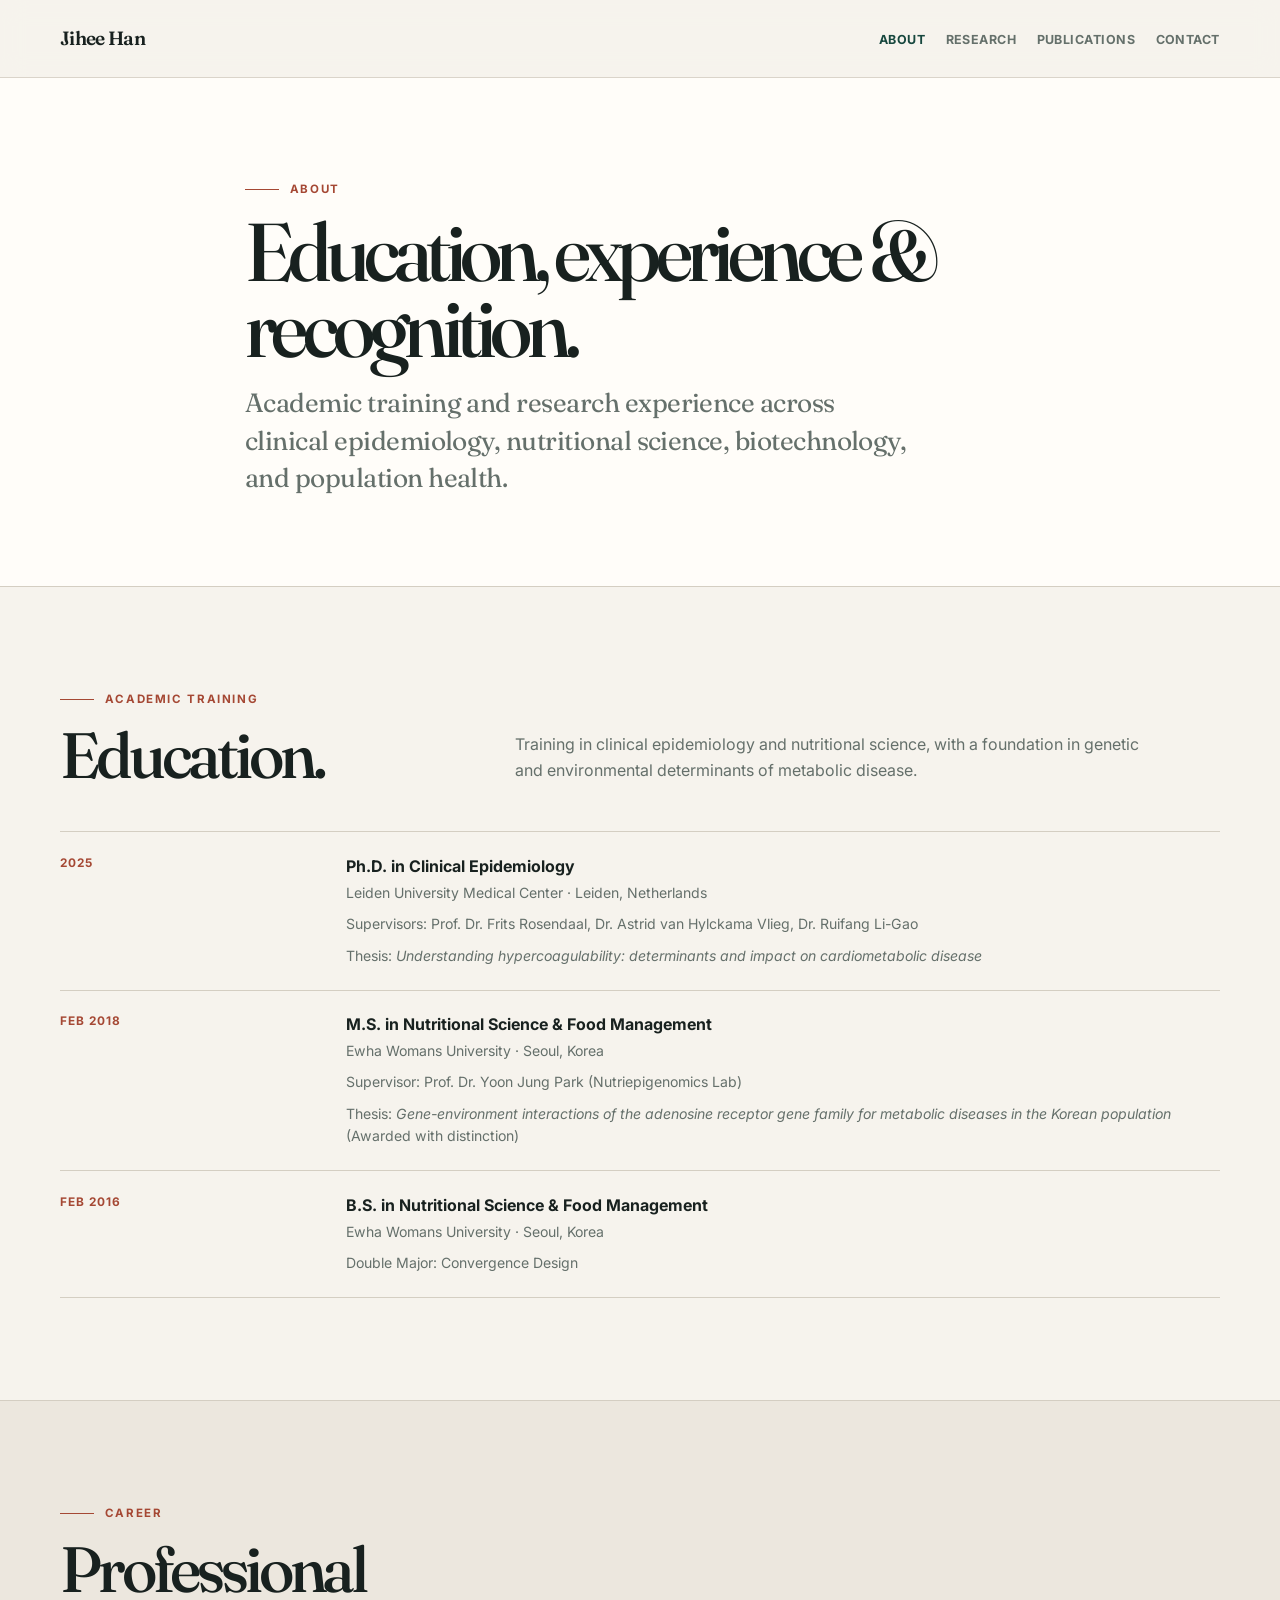
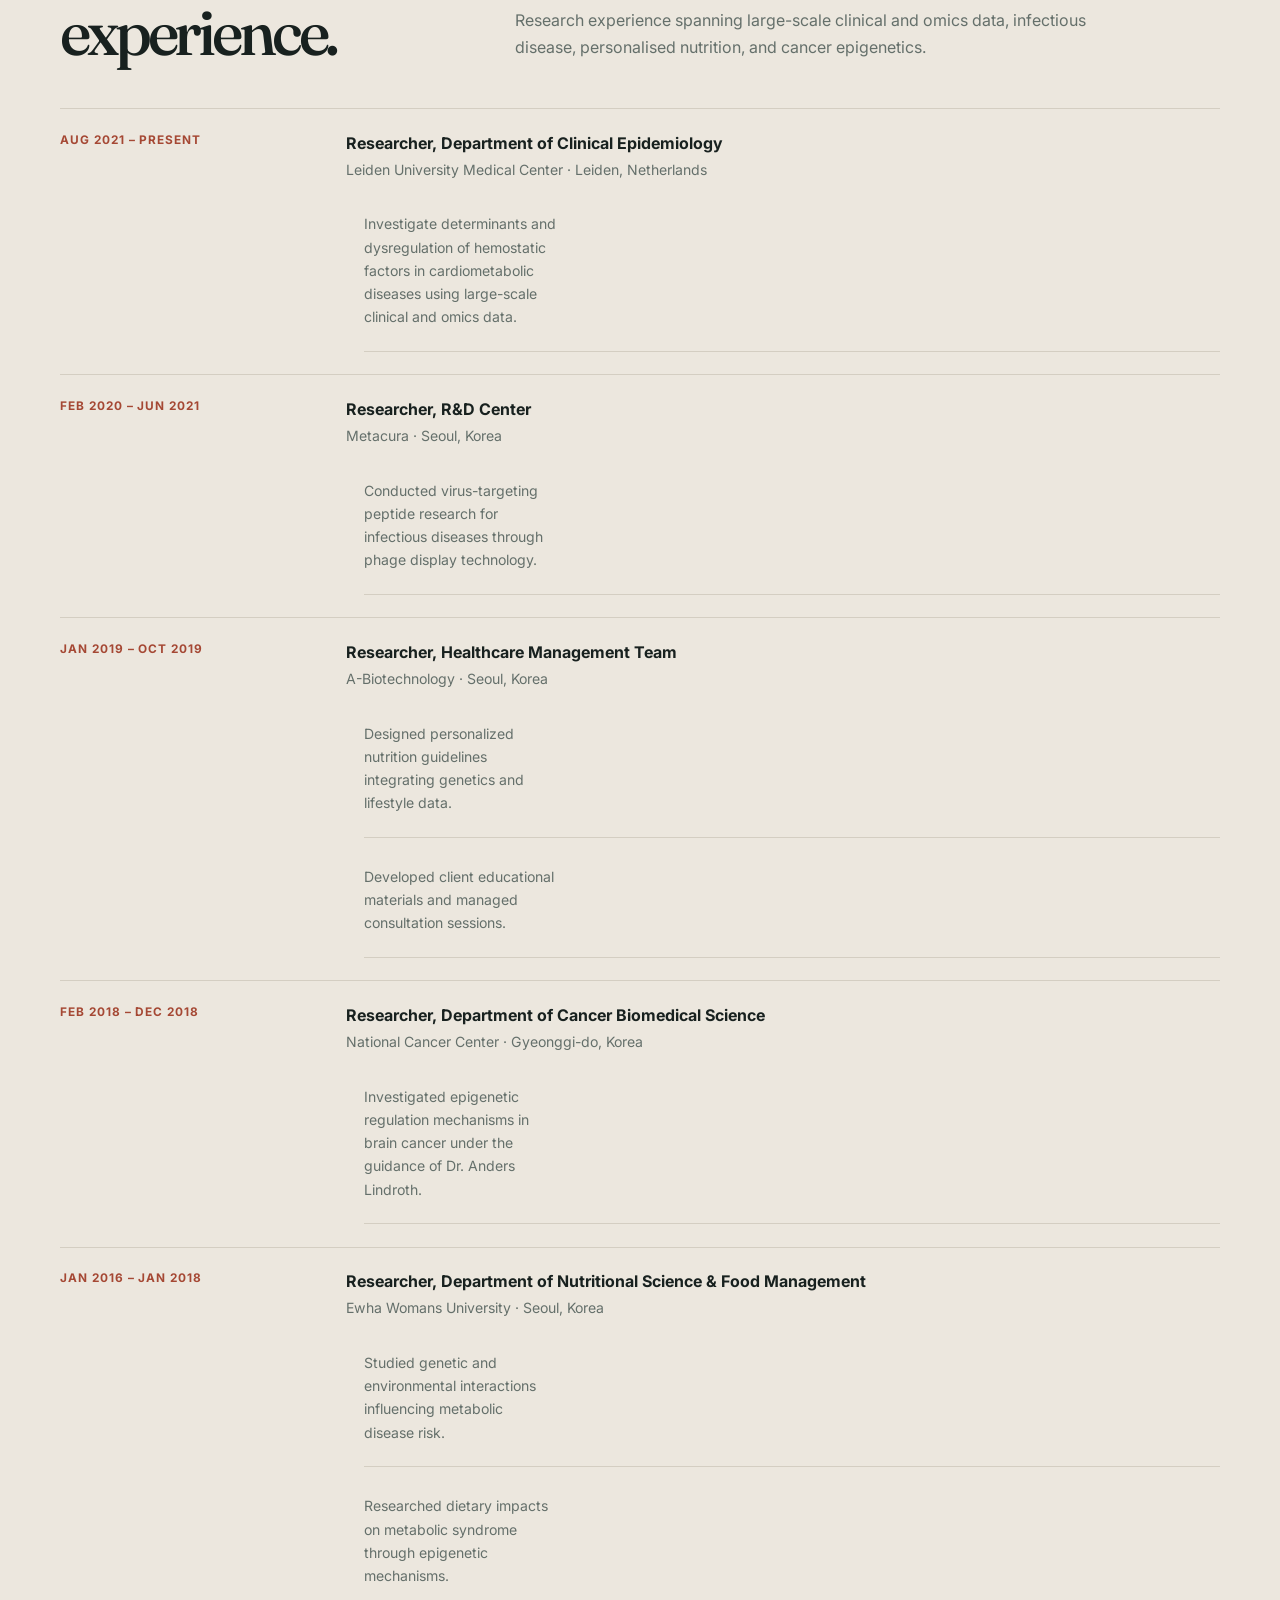
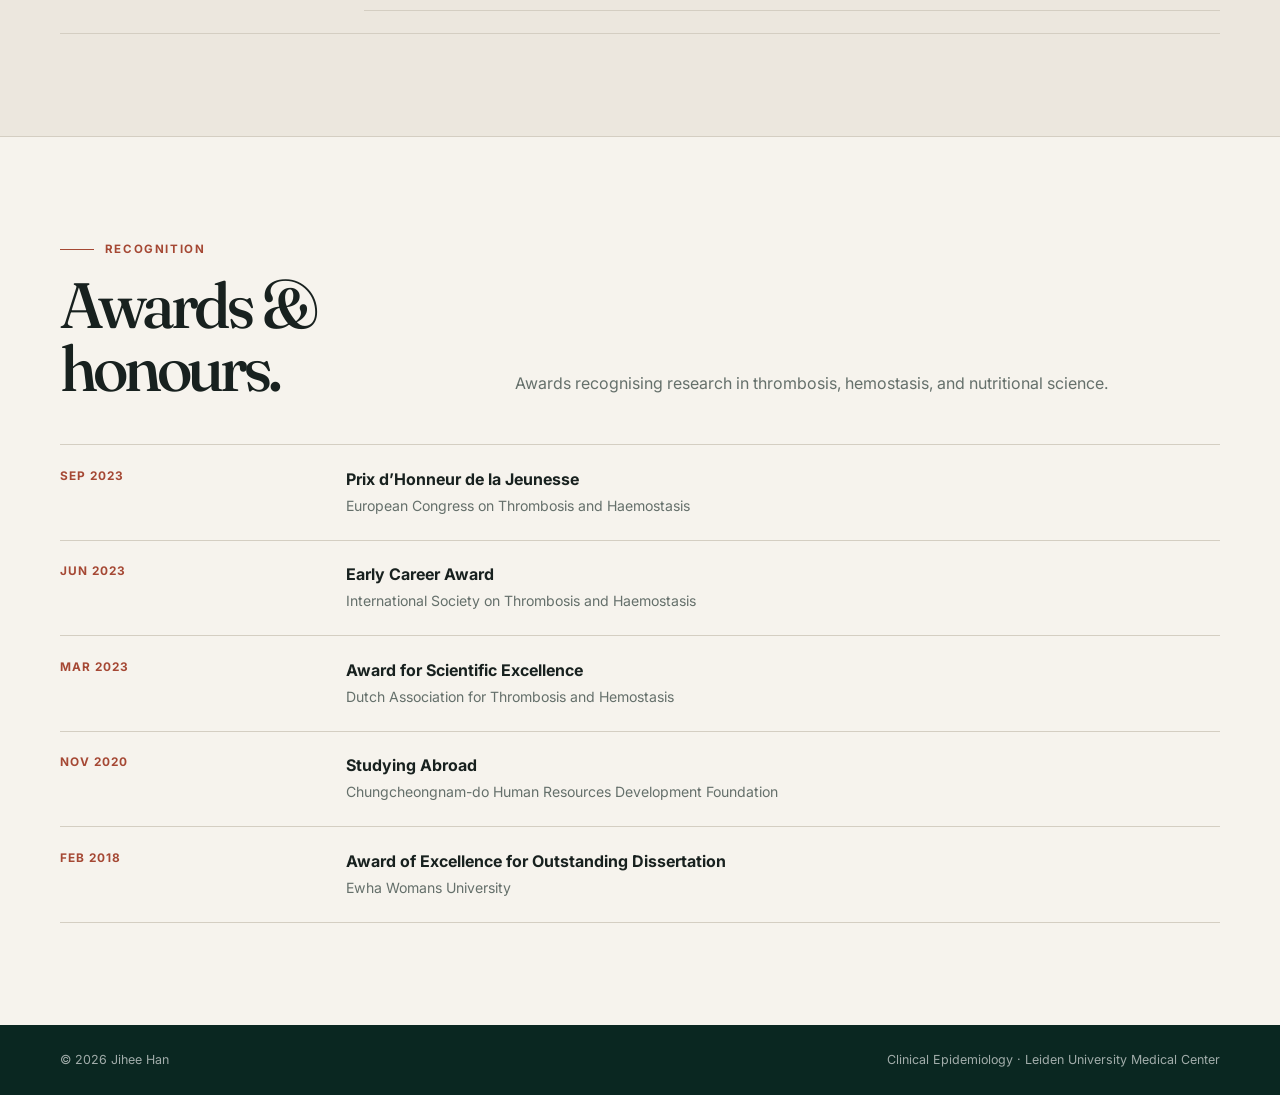
==== about.html @ 1152fe35 "Split portfolio into dedicated pages" ====
<!DOCTYPE html>
<html lang="en">
<head>
  <meta charset="utf-8">
  <meta name="viewport" content="width=device-width, initial-scale=1">
  <meta name="description" content="Education, professional experience, and awards of Jihee Han.">
  <title>About | Jihee Han</title>
  <link rel="preconnect" href="https://fonts.googleapis.com">
  <link rel="preconnect" href="https://fonts.gstatic.com" crossorigin>
  <link href="https://fonts.googleapis.com/css2?family=Fraunces:opsz,wght@9..144,400;9..144,500;9..144,600&amp;family=Inter:wght@400;500;600;700&amp;display=swap" rel="stylesheet">
  <link rel="stylesheet" href="styles.css">
</head>
<body>
  <a class="skip-link" href="#main-content">Skip to content</a>

  <header class="site-header">
    <div class="container header-content">
      <a class="wordmark" href="index.html">Jihee Han</a>
      <nav class="primary-nav" aria-label="Primary navigation">
        <ul>
          <li><a href="about.html" aria-current="page">About</a></li>
          <li><a href="research.html">Research</a></li>
          <li><a href="publications.html">Publications</a></li>
          <li><a href="index.html#contact">Contact</a></li>
        </ul>
      </nav>
    </div>
  </header>

  <main id="main-content">
    <header class="page-hero">
      <div class="container page-hero-content">
        <p class="eyebrow">About</p>
        <h1>Education, experience &amp; recognition.</h1>
        <p class="page-intro">Academic training and research experience across clinical epidemiology, nutritional science, biotechnology, and population health.</p>
      </div>
    </header>

    <section class="section" aria-labelledby="education-heading">
      <div class="container">
        <div class="section-head">
          <div>
            <p class="section-label">Academic training</p>
            <h2 id="education-heading">Education.</h2>
          </div>
          <p class="section-intro">Training in clinical epidemiology and nutritional science, with a foundation in genetic and environmental determinants of metabolic disease.</p>
        </div>

        <ol class="record-list">
          <li>
            <time class="record-date" datetime="2025">2025</time>
            <div class="record-body">
              <h3>Ph.D. in Clinical Epidemiology</h3>
              <p class="record-place">Leiden University Medical Center · Leiden, Netherlands</p>
              <p>Supervisors: Prof. Dr. Frits Rosendaal, Dr. Astrid van Hylckama Vlieg, Dr. Ruifang Li-Gao</p>
              <p>Thesis: <em>Understanding hypercoagulability: determinants and impact on cardiometabolic disease</em></p>
            </div>
          </li>
          <li>
            <time class="record-date" datetime="2018-02">Feb 2018</time>
            <div class="record-body">
              <h3>M.S. in Nutritional Science &amp; Food Management</h3>
              <p class="record-place">Ewha Womans University · Seoul, Korea</p>
              <p>Supervisor: Prof. Dr. Yoon Jung Park (Nutriepigenomics Lab)</p>
              <p>Thesis: <em>Gene-environment interactions of the adenosine receptor gene family for metabolic diseases in the Korean population</em> (Awarded with distinction)</p>
            </div>
          </li>
          <li>
            <time class="record-date" datetime="2016-02">Feb 2016</time>
            <div class="record-body">
              <h3>B.S. in Nutritional Science &amp; Food Management</h3>
              <p class="record-place">Ewha Womans University · Seoul, Korea</p>
              <p>Double Major: Convergence Design</p>
            </div>
          </li>
        </ol>
      </div>
    </section>

    <section class="section section-muted" aria-labelledby="experience-heading">
      <div class="container">
        <div class="section-head">
          <div>
            <p class="section-label">Career</p>
            <h2 id="experience-heading">Professional experience.</h2>
          </div>
          <p class="section-intro">Research experience spanning large-scale clinical and omics data, infectious disease, personalised nutrition, and cancer epigenetics.</p>
        </div>

        <ol class="record-list">
          <li>
            <time class="record-date" datetime="2021-08">Aug 2021 – Present</time>
            <div class="record-body">
              <h3>Researcher, Department of Clinical Epidemiology</h3>
              <p class="record-place">Leiden University Medical Center · Leiden, Netherlands</p>
              <ul>
                <li>Investigate determinants and dysregulation of hemostatic factors in cardiometabolic diseases using large-scale clinical and omics data.</li>
              </ul>
            </div>
          </li>
          <li>
            <time class="record-date" datetime="2020-02">Feb 2020 – Jun 2021</time>
            <div class="record-body">
              <h3>Researcher, R&amp;D Center</h3>
              <p class="record-place">Metacura · Seoul, Korea</p>
              <ul>
                <li>Conducted virus-targeting peptide research for infectious diseases through phage display technology.</li>
              </ul>
            </div>
          </li>
          <li>
            <time class="record-date" datetime="2019-01">Jan 2019 – Oct 2019</time>
            <div class="record-body">
              <h3>Researcher, Healthcare Management Team</h3>
              <p class="record-place">A-Biotechnology · Seoul, Korea</p>
              <ul>
                <li>Designed personalized nutrition guidelines integrating genetics and lifestyle data.</li>
                <li>Developed client educational materials and managed consultation sessions.</li>
              </ul>
            </div>
          </li>
          <li>
            <time class="record-date" datetime="2018-02">Feb 2018 – Dec 2018</time>
            <div class="record-body">
              <h3>Researcher, Department of Cancer Biomedical Science</h3>
              <p class="record-place">National Cancer Center · Gyeonggi-do, Korea</p>
              <ul>
                <li>Investigated epigenetic regulation mechanisms in brain cancer under the guidance of Dr. Anders Lindroth.</li>
              </ul>
            </div>
          </li>
          <li>
            <time class="record-date" datetime="2016-01">Jan 2016 – Jan 2018</time>
            <div class="record-body">
              <h3>Researcher, Department of Nutritional Science &amp; Food Management</h3>
              <p class="record-place">Ewha Womans University · Seoul, Korea</p>
              <ul>
                <li>Studied genetic and environmental interactions influencing metabolic disease risk.</li>
                <li>Researched dietary impacts on metabolic syndrome through epigenetic mechanisms.</li>
              </ul>
            </div>
          </li>
        </ol>
      </div>
    </section>

    <section class="section" aria-labelledby="awards-heading">
      <div class="container">
        <div class="section-head">
          <div>
            <p class="section-label">Recognition</p>
            <h2 id="awards-heading">Awards &amp; honours.</h2>
          </div>
          <p class="section-intro">Awards recognising research in thrombosis, hemostasis, and nutritional science.</p>
        </div>

        <ol class="record-list">
          <li>
            <time class="record-date" datetime="2023-09">Sep 2023</time>
            <div class="record-body">
              <h3>Prix d’Honneur de la Jeunesse</h3>
              <p class="record-place">European Congress on Thrombosis and Haemostasis</p>
            </div>
          </li>
          <li>
            <time class="record-date" datetime="2023-06">Jun 2023</time>
            <div class="record-body">
              <h3>Early Career Award</h3>
              <p class="record-place">International Society on Thrombosis and Haemostasis</p>
            </div>
          </li>
          <li>
            <time class="record-date" datetime="2023-03">Mar 2023</time>
            <div class="record-body">
              <h3>Award for Scientific Excellence</h3>
              <p class="record-place">Dutch Association for Thrombosis and Hemostasis</p>
            </div>
          </li>
          <li>
            <time class="record-date" datetime="2020-11">Nov 2020</time>
            <div class="record-body">
              <h3>Studying Abroad</h3>
              <p class="record-place">Chungcheongnam-do Human Resources Development Foundation</p>
            </div>
          </li>
          <li>
            <time class="record-date" datetime="2018-02">Feb 2018</time>
            <div class="record-body">
              <h3>Award of Excellence for Outstanding Dissertation</h3>
              <p class="record-place">Ewha Womans University</p>
            </div>
          </li>
        </ol>
      </div>
    </section>
  </main>

  <footer>
    <div class="container footer-content">
      <span>© 2026 Jihee Han</span>
      <span>Clinical Epidemiology · Leiden University Medical Center</span>
    </div>
  </footer>
</body>
</html>
---- styles.css ----
:root {
  --bg: #f6f3ed;
  --surface: #fffdf9;
  --surface-muted: #ece7de;
  --ink: #18211f;
  --muted: #65706b;
  --line: #d4cec2;
  --forest: #17473e;
  --forest-dark: #10372f;
  --clay: #a54834;
  --clay-soft: #f3dfd9;
  --max-width: 1160px;
  --serif: "Fraunces", Georgia, "Times New Roman", serif;
  --sans: "Inter", -apple-system, BlinkMacSystemFont, "Segoe UI", Arial, sans-serif;
}

* {
  box-sizing: border-box;
}

html {
  scroll-behavior: smooth;
}

body {
  margin: 0;
  color: var(--ink);
  background: var(--bg);
  font-family: var(--sans);
  font-size: 16px;
  font-synthesis: none;
  line-height: 1.65;
}

a {
  color: inherit;
  text-decoration-color: var(--clay);
  text-decoration-thickness: 1px;
  text-underline-offset: 0.2em;
}

a:hover {
  color: var(--clay);
}

a:focus-visible {
  outline: 3px solid var(--clay);
  outline-offset: 4px;
}

h1,
h2,
h3,
h4,
p {
  margin-top: 0;
}

h1,
h2,
h3,
h4 {
  font-family: var(--serif);
  font-weight: 500;
}

.container {
  width: min(var(--max-width), calc(100% - 3rem));
  margin: 0 auto;
}

.skip-link {
  position: absolute;
  top: -5rem;
  left: 1rem;
  z-index: 100;
  padding: 0.65rem 0.9rem;
  color: white;
  background: var(--forest-dark);
  text-decoration: none;
}

.skip-link:focus {
  top: 1rem;
}

.site-header {
  position: sticky;
  top: 0;
  z-index: 20;
  border-bottom: 1px solid color-mix(in srgb, var(--line) 82%, transparent);
  background: color-mix(in srgb, var(--bg) 92%, transparent);
  backdrop-filter: blur(12px);
}

.header-content {
  display: flex;
  align-items: center;
  justify-content: space-between;
  min-height: 4.8rem;
  gap: 1.5rem;
}

.wordmark {
  color: var(--ink);
  font-family: var(--serif);
  font-size: 1.2rem;
  font-weight: 600;
  letter-spacing: -0.035em;
  text-decoration: none;
  white-space: nowrap;
}

.primary-nav ul {
  display: flex;
  flex-wrap: wrap;
  justify-content: flex-end;
  gap: 0.35rem 1.25rem;
  margin: 0;
  padding: 0;
  list-style: none;
}

.primary-nav a {
  color: var(--muted);
  font-size: 0.78rem;
  font-weight: 700;
  letter-spacing: 0.04em;
  text-decoration: none;
  text-transform: uppercase;
}

.primary-nav a:hover,
.primary-nav a[aria-current="page"] {
  color: var(--forest);
}

.eyebrow,
.section-label {
  display: flex;
  align-items: center;
  gap: 0.7rem;
  margin-bottom: 0.95rem;
  color: var(--clay);
  font-size: 0.72rem;
  font-weight: 700;
  letter-spacing: 0.14em;
  text-transform: uppercase;
}

.eyebrow::before,
.section-label::before {
  width: 2.1rem;
  height: 1px;
  background: currentColor;
  content: "";
}

.home-hero {
  overflow: hidden;
  border-bottom: 1px solid var(--line);
  background: var(--surface);
}

.home-hero-grid {
  display: grid;
  grid-template-columns: minmax(0, 1.45fr) minmax(285px, 0.75fr);
  gap: clamp(2.5rem, 7vw, 7rem);
  align-items: end;
  padding: clamp(4.8rem, 10vw, 8rem) 0 clamp(4.5rem, 8vw, 6.5rem);
}

h1 {
  max-width: 760px;
  margin-bottom: 1.25rem;
  font-size: clamp(3.5rem, 7.4vw, 6.6rem);
  letter-spacing: -0.07em;
  line-height: 0.92;
}

.hero-statement {
  max-width: 760px;
  margin-bottom: 1.4rem;
  font-family: var(--serif);
  font-size: clamp(1.55rem, 3.1vw, 2.45rem);
  letter-spacing: -0.035em;
  line-height: 1.18;
}

.hero-copy > p:not(.eyebrow):not(.hero-statement) {
  max-width: 615px;
  margin-bottom: 2rem;
  color: var(--muted);
}

.hero-mark {
  position: relative;
  display: flex;
  min-height: 340px;
  align-items: flex-end;
  padding: 1.8rem;
  overflow: hidden;
  color: white;
  background: var(--forest);
}

.hero-mark::before {
  position: absolute;
  top: 1.4rem;
  left: 1.35rem;
  color: #dfe9df;
  font-family: var(--serif);
  font-size: clamp(7rem, 14vw, 11rem);
  letter-spacing: -0.13em;
  line-height: 0.72;
  content: "VTE";
  opacity: 0.22;
}

.hero-mark p {
  position: relative;
  max-width: 190px;
  margin: 0;
  font-size: 0.72rem;
  font-weight: 700;
  letter-spacing: 0.12em;
  line-height: 1.8;
  text-transform: uppercase;
}

.hero-actions {
  display: flex;
  flex-wrap: wrap;
  align-items: center;
  gap: 0.7rem;
}

.button {
  display: inline-flex;
  align-items: center;
  justify-content: center;
  min-height: 2.8rem;
  padding: 0.6rem 0.95rem;
  border: 1px solid var(--forest);
  color: white;
  background: var(--forest);
  font-size: 0.82rem;
  font-weight: 700;
  text-decoration: none;
  transition: background 150ms ease, border-color 150ms ease, color 150ms ease;
}

.button:hover {
  border-color: var(--clay);
  color: white;
  background: var(--clay);
}

.button.secondary {
  color: var(--forest);
  background: transparent;
}

.button.secondary:hover {
  color: white;
  background: var(--forest);
}

.page-hero {
  border-bottom: 1px solid var(--line);
  background: var(--surface);
}

.page-hero-content {
  max-width: 790px;
  padding: clamp(4rem, 8vw, 6.75rem) 0 clamp(3.75rem, 7vw, 5.75rem);
}

.page-hero h1 {
  margin-bottom: 1.2rem;
  font-size: clamp(3.2rem, 6.4vw, 5.7rem);
}

.page-intro {
  max-width: 665px;
  margin-bottom: 0;
  color: var(--muted);
  font-family: var(--serif);
  font-size: clamp(1.25rem, 2.2vw, 1.65rem);
  letter-spacing: -0.02em;
  line-height: 1.42;
}

.section {
  padding: clamp(4.25rem, 8vw, 6.75rem) 0;
}

.section + .section {
  border-top: 1px solid var(--line);
}

.section-muted {
  background: var(--surface-muted);
}

.section-head {
  display: grid;
  grid-template-columns: minmax(220px, 0.75fr) minmax(0, 1.25fr);
  gap: 2rem;
  align-items: end;
  margin-bottom: 2.8rem;
}

.section-head h2 {
  margin-bottom: 0;
  font-size: clamp(2.4rem, 5vw, 4.15rem);
  letter-spacing: -0.065em;
  line-height: 0.98;
}

.section-intro {
  max-width: 625px;
  margin: 0 0 0.2rem;
  color: var(--muted);
}

.focus-grid {
  display: grid;
  grid-template-columns: repeat(3, minmax(0, 1fr));
  border-top: 1px solid var(--line);
}

.focus-card {
  min-height: 295px;
  padding: 1.5rem 1.5rem 1.5rem 0;
  border-right: 1px solid var(--line);
}

.focus-card + .focus-card {
  padding-left: 1.5rem;
}

.focus-card:last-child {
  border-right: 0;
}

.focus-number {
  display: block;
  margin-bottom: 2.8rem;
  color: var(--clay);
  font-size: 0.78rem;
  font-weight: 700;
  letter-spacing: 0.12em;
}

.focus-card h3 {
  margin-bottom: 0.6rem;
  font-size: 1.7rem;
  letter-spacing: -0.04em;
  line-height: 1.08;
}

.focus-card p {
  max-width: 310px;
  margin-bottom: 0;
  color: var(--muted);
  font-size: 0.92rem;
}

.record-layout {
  display: grid;
  grid-template-columns: repeat(2, minmax(0, 1fr));
  gap: clamp(2.5rem, 7vw, 6rem);
}

.record-layout .record-group:last-child {
  grid-column: 1 / -1;
}

.record-group > h2,
.record-group > h3 {
  margin-bottom: 1rem;
  font-family: var(--sans);
  font-size: 0.76rem;
  font-weight: 700;
  letter-spacing: 0.1em;
  text-transform: uppercase;
}

.record-list,
.publication-list {
  margin: 0;
  padding: 0;
  border-top: 1px solid var(--line);
  list-style: none;
}

.record-list li {
  display: grid;
  grid-template-columns: minmax(102px, 0.3fr) minmax(0, 1fr);
  gap: 1rem 1.5rem;
  padding: 1.4rem 0;
  border-bottom: 1px solid var(--line);
}

.record-date {
  color: var(--clay);
  font-size: 0.74rem;
  font-weight: 700;
  letter-spacing: 0.08em;
  line-height: 1.45;
  text-transform: uppercase;
}

.record-body h3 {
  margin-bottom: 0.25rem;
  font-family: var(--sans);
  font-size: 1rem;
  font-weight: 700;
  line-height: 1.45;
}

.record-place,
.record-body p {
  margin: 0;
  color: var(--muted);
  font-size: 0.88rem;
  line-height: 1.6;
}

.record-body p + p {
  margin-top: 0.55rem;
}

.record-body ul {
  display: grid;
  gap: 0.3rem;
  margin: 0.55rem 0 0;
  padding-left: 1.1rem;
  color: var(--muted);
  font-size: 0.88rem;
}

.publication-section + .publication-section {
  margin-top: clamp(3.5rem, 6vw, 5.5rem);
}

.publication-section-head {
  display: flex;
  flex-wrap: wrap;
  justify-content: space-between;
  gap: 0.75rem 2rem;
  align-items: baseline;
  margin-bottom: 1rem;
}

.publication-section h2 {
  margin-bottom: 0;
  font-size: clamp(1.9rem, 3.7vw, 2.75rem);
  letter-spacing: -0.05em;
  line-height: 1;
}

.publication-section-head p {
  margin: 0;
  color: var(--muted);
  font-size: 0.86rem;
}

.publication-list li {
  display: grid;
  grid-template-columns: 4.8rem minmax(0, 1fr);
  gap: 1.25rem;
  padding: 1.45rem 0;
  border-bottom: 1px solid var(--line);
}

.publication-year {
  padding-top: 0.15rem;
  color: var(--clay);
  font-size: 0.76rem;
  font-weight: 700;
  letter-spacing: 0.1em;
}

.publication-list h3 {
  margin-bottom: 0.38rem;
  font-family: var(--sans);
  font-size: 1rem;
  font-weight: 700;
  line-height: 1.45;
}

.publication-list h3 a::after {
  margin-left: 0.35rem;
  color: var(--clay);
  font-size: 0.78em;
  content: "↗";
}

.publication-meta {
  margin: 0;
  color: var(--muted);
  font-size: 0.85rem;
  line-height: 1.5;
}

.publication-meta cite {
  font-style: italic;
}

.profile-links {
  display: flex;
  flex-wrap: wrap;
  gap: 0.8rem 1.25rem;
  margin-top: 1.4rem;
  font-size: 0.85rem;
  font-weight: 700;
}

.profile-links a {
  color: var(--forest);
}

.contact-section {
  color: white;
  background: var(--forest-dark);
}

.contact-panel {
  display: grid;
  grid-template-columns: minmax(0, 1fr) minmax(220px, 0.45fr);
  gap: 3rem;
  align-items: end;
  padding: clamp(4.25rem, 8vw, 6.75rem) 0;
}

.contact-panel .section-label {
  color: #eab7a8;
}

.contact-panel h2 {
  max-width: 710px;
  margin-bottom: 1rem;
  color: white;
  font-size: clamp(2.8rem, 6.2vw, 5.2rem);
  letter-spacing: -0.07em;
  line-height: 0.93;
}

.contact-panel p:not(.section-label) {
  max-width: 650px;
  margin-bottom: 0;
  color: rgba(255, 255, 255, 0.76);
}

.contact-links {
  margin: 0;
  padding: 0;
  list-style: none;
}

.contact-links a {
  display: flex;
  justify-content: space-between;
  gap: 1rem;
  padding: 0.72rem 0;
  border-bottom: 1px solid rgba(255, 255, 255, 0.27);
  color: white;
  font-size: 0.88rem;
  font-weight: 700;
  text-decoration: none;
}

.contact-links a::after {
  content: "↗";
}

.contact-links a:hover {
  color: #eab7a8;
}

footer {
  color: rgba(255, 255, 255, 0.62);
  background: #0a2721;
}

.footer-content {
  display: flex;
  flex-wrap: wrap;
  justify-content: space-between;
  gap: 0.5rem 2rem;
  padding: 1.55rem 0;
  font-size: 0.78rem;
}

.footer-content a:hover {
  color: white;
}

@media (max-width: 800px) {
  .header-content {
    align-items: flex-start;
    flex-direction: column;
    gap: 0.55rem;
    padding: 0.9rem 0;
  }

  .primary-nav ul {
    justify-content: flex-start;
  }

  .home-hero-grid,
  .section-head,
  .contact-panel,
  .record-layout {
    grid-template-columns: 1fr;
  }

  .home-hero-grid {
    gap: 2.75rem;
  }

  .hero-mark {
    min-height: 250px;
  }

  .section-head {
    gap: 1rem;
    margin-bottom: 2.25rem;
  }

  .section-intro {
    margin-top: 0.45rem;
  }

  .focus-grid {
    grid-template-columns: 1fr;
  }

  .focus-card,
  .focus-card + .focus-card {
    min-height: 0;
    padding: 1.5rem 0;
    border-right: 0;
    border-bottom: 1px solid var(--line);
  }

  .focus-number {
    margin-bottom: 1.4rem;
  }

  .record-layout .record-group:last-child {
    grid-column: auto;
  }
}

@media (max-width: 560px) {
  .container {
    width: min(var(--max-width), calc(100% - 2rem));
  }

  h1,
  .page-hero h1 {
    font-size: clamp(3.1rem, 15vw, 4.55rem);
  }

  .section-head h2 {
    font-size: clamp(2.45rem, 12vw, 3.35rem);
  }

  .record-list li,
  .publication-list li {
    grid-template-columns: 1fr;
    gap: 0.45rem;
  }

  .contact-panel {
    gap: 2.5rem;
  }

  .footer-content {
    align-items: flex-start;
    flex-direction: column;
  }
}

@media (prefers-reduced-motion: reduce) {
  html {
    scroll-behavior: auto;
  }
}
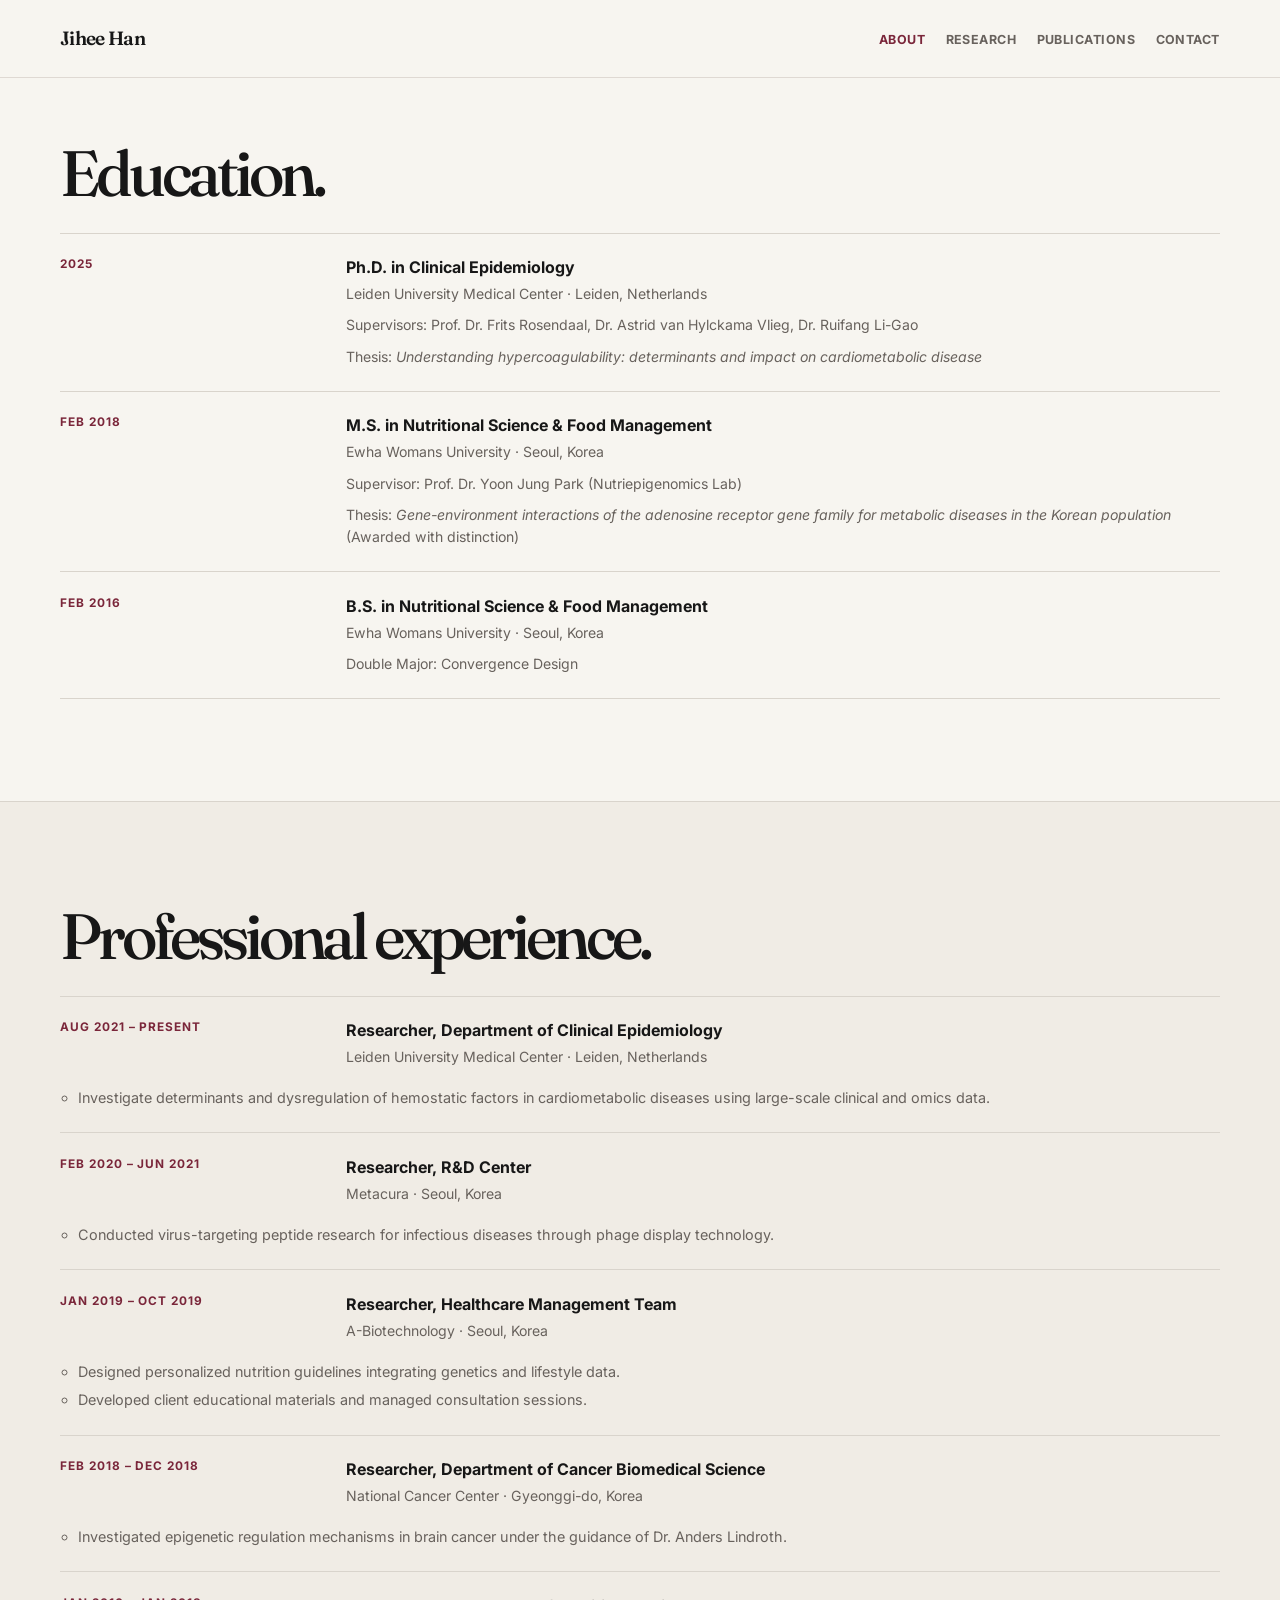
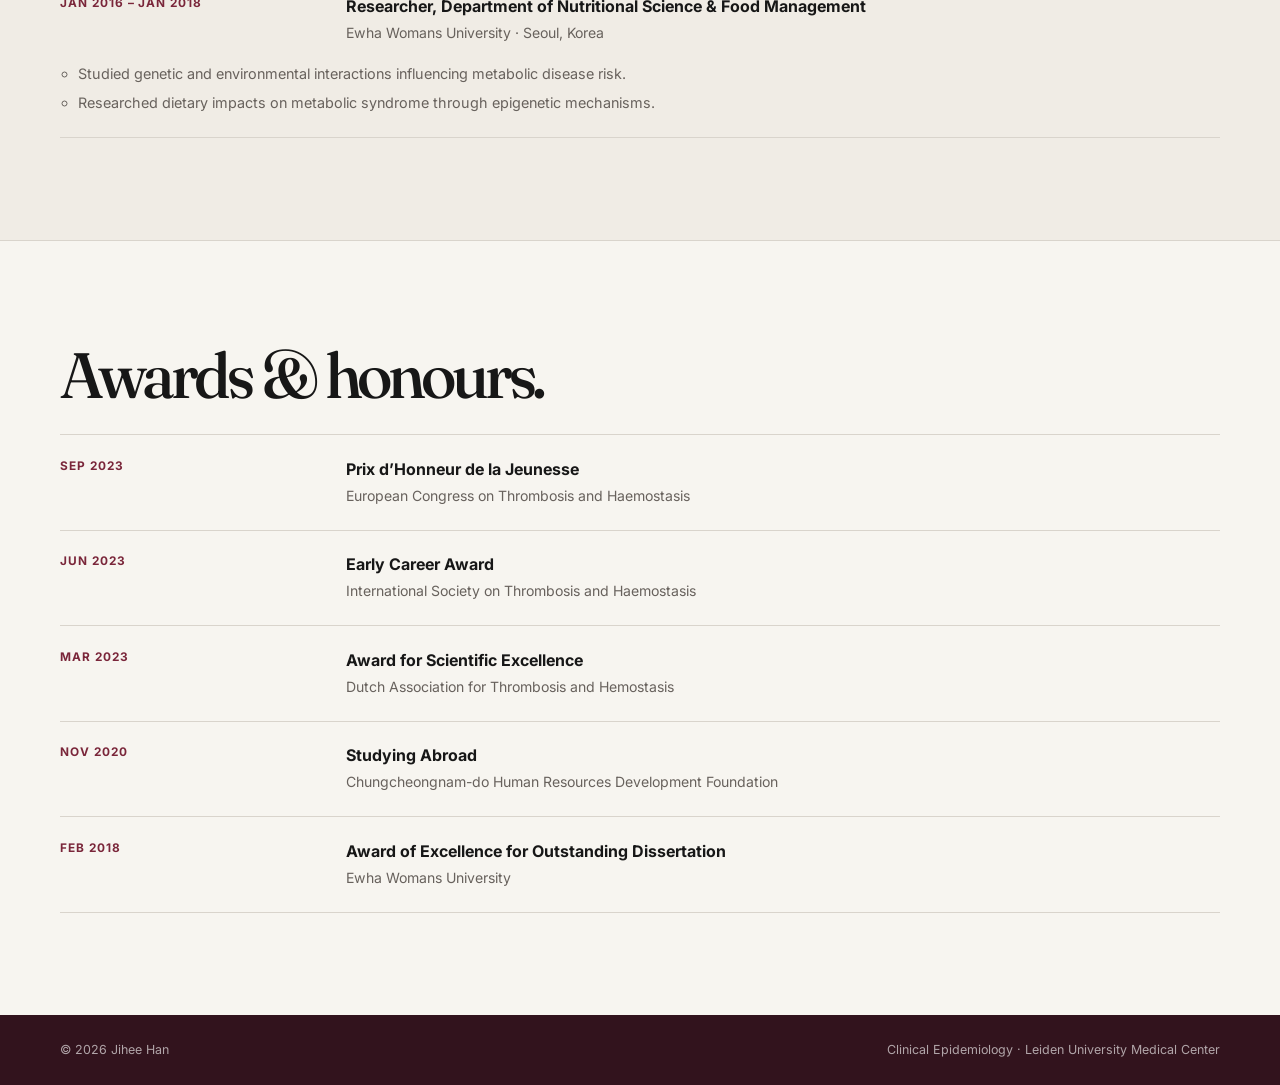
==== commit 63b502be: "Simplify page layouts and publication list" ====
--- a/about.html
+++ b/about.html
@@ -28,22 +28,10 @@
   </header>
 
   <main id="main-content">
-    <header class="page-hero">
-      <div class="container page-hero-content">
-        <p class="eyebrow">About</p>
-        <h1>Education, experience &amp; recognition.</h1>
-        <p class="page-intro">Academic training and research experience across clinical epidemiology, nutritional science, biotechnology, and population health.</p>
-      </div>
-    </header>
-
-    <section class="section" aria-labelledby="education-heading">
+    <section class="section content-start" aria-labelledby="education-heading">
       <div class="container">
-        <div class="section-head">
-          <div>
-            <p class="section-label">Academic training</p>
-            <h2 id="education-heading">Education.</h2>
-          </div>
-          <p class="section-intro">Training in clinical epidemiology and nutritional science, with a foundation in genetic and environmental determinants of metabolic disease.</p>
+        <div class="section-head compact">
+          <h2 id="education-heading">Education.</h2>
         </div>
 
         <ol class="record-list">
@@ -79,66 +67,62 @@
 
     <section class="section section-muted" aria-labelledby="experience-heading">
       <div class="container">
-        <div class="section-head">
-          <div>
-            <p class="section-label">Career</p>
-            <h2 id="experience-heading">Professional experience.</h2>
-          </div>
-          <p class="section-intro">Research experience spanning large-scale clinical and omics data, infectious disease, personalised nutrition, and cancer epigenetics.</p>
+        <div class="section-head compact">
+          <h2 id="experience-heading">Professional experience.</h2>
         </div>
 
-        <ol class="record-list">
+        <ol class="record-list experience-list">
           <li>
             <time class="record-date" datetime="2021-08">Aug 2021 – Present</time>
             <div class="record-body">
               <h3>Researcher, Department of Clinical Epidemiology</h3>
               <p class="record-place">Leiden University Medical Center · Leiden, Netherlands</p>
-              <ul>
-                <li>Investigate determinants and dysregulation of hemostatic factors in cardiometabolic diseases using large-scale clinical and omics data.</li>
-              </ul>
             </div>
+            <ul class="experience-description">
+              <li>Investigate determinants and dysregulation of hemostatic factors in cardiometabolic diseases using large-scale clinical and omics data.</li>
+            </ul>
           </li>
           <li>
             <time class="record-date" datetime="2020-02">Feb 2020 – Jun 2021</time>
             <div class="record-body">
               <h3>Researcher, R&amp;D Center</h3>
               <p class="record-place">Metacura · Seoul, Korea</p>
-              <ul>
-                <li>Conducted virus-targeting peptide research for infectious diseases through phage display technology.</li>
-              </ul>
             </div>
+            <ul class="experience-description">
+              <li>Conducted virus-targeting peptide research for infectious diseases through phage display technology.</li>
+            </ul>
           </li>
           <li>
             <time class="record-date" datetime="2019-01">Jan 2019 – Oct 2019</time>
             <div class="record-body">
               <h3>Researcher, Healthcare Management Team</h3>
               <p class="record-place">A-Biotechnology · Seoul, Korea</p>
-              <ul>
-                <li>Designed personalized nutrition guidelines integrating genetics and lifestyle data.</li>
-                <li>Developed client educational materials and managed consultation sessions.</li>
-              </ul>
             </div>
+            <ul class="experience-description">
+              <li>Designed personalized nutrition guidelines integrating genetics and lifestyle data.</li>
+              <li>Developed client educational materials and managed consultation sessions.</li>
+            </ul>
           </li>
           <li>
             <time class="record-date" datetime="2018-02">Feb 2018 – Dec 2018</time>
             <div class="record-body">
               <h3>Researcher, Department of Cancer Biomedical Science</h3>
               <p class="record-place">National Cancer Center · Gyeonggi-do, Korea</p>
-              <ul>
-                <li>Investigated epigenetic regulation mechanisms in brain cancer under the guidance of Dr. Anders Lindroth.</li>
-              </ul>
             </div>
+            <ul class="experience-description">
+              <li>Investigated epigenetic regulation mechanisms in brain cancer under the guidance of Dr. Anders Lindroth.</li>
+            </ul>
           </li>
           <li>
             <time class="record-date" datetime="2016-01">Jan 2016 – Jan 2018</time>
             <div class="record-body">
               <h3>Researcher, Department of Nutritional Science &amp; Food Management</h3>
               <p class="record-place">Ewha Womans University · Seoul, Korea</p>
-              <ul>
-                <li>Studied genetic and environmental interactions influencing metabolic disease risk.</li>
-                <li>Researched dietary impacts on metabolic syndrome through epigenetic mechanisms.</li>
-              </ul>
             </div>
+            <ul class="experience-description">
+              <li>Studied genetic and environmental interactions influencing metabolic disease risk.</li>
+              <li>Researched dietary impacts on metabolic syndrome through epigenetic mechanisms.</li>
+            </ul>
           </li>
         </ol>
       </div>
@@ -146,12 +130,8 @@
 
     <section class="section" aria-labelledby="awards-heading">
       <div class="container">
-        <div class="section-head">
-          <div>
-            <p class="section-label">Recognition</p>
-            <h2 id="awards-heading">Awards &amp; honours.</h2>
-          </div>
-          <p class="section-intro">Awards recognising research in thrombosis, hemostasis, and nutritional science.</p>
+        <div class="section-head compact">
+          <h2 id="awards-heading">Awards &amp; honours.</h2>
         </div>
 
         <ol class="record-list">
--- a/styles.css
+++ b/styles.css
@@ -1,14 +1,14 @@
 :root {
-  --bg: #f6f3ed;
-  --surface: #fffdf9;
-  --surface-muted: #ece7de;
-  --ink: #18211f;
-  --muted: #65706b;
-  --line: #d4cec2;
-  --forest: #17473e;
-  --forest-dark: #10372f;
-  --clay: #a54834;
-  --clay-soft: #f3dfd9;
+  --bg: #f7f5f0;
+  --surface: #fcfbf8;
+  --surface-muted: #f0ece5;
+  --ink: #171717;
+  --muted: #68625d;
+  --line: #d9d4cc;
+  --forest: #7a263a;
+  --forest-dark: #5f1c2d;
+  --clay: #7a263a;
+  --clay-soft: #f1e4e7;
   --max-width: 1160px;
   --serif: "Fraunces", Georgia, "Times New Roman", serif;
   --sans: "Inter", -apple-system, BlinkMacSystemFont, "Segoe UI", Arial, sans-serif;
@@ -167,7 +167,7 @@
   grid-template-columns: minmax(0, 1.45fr) minmax(285px, 0.75fr);
   gap: clamp(2.5rem, 7vw, 7rem);
   align-items: end;
-  padding: clamp(4.8rem, 10vw, 8rem) 0 clamp(4.5rem, 8vw, 6.5rem);
+  padding: clamp(1.5rem, 2.25vw, 2.5rem) 0 clamp(4.5rem, 8vw, 6.5rem);
 }
 
 h1 {
@@ -208,7 +208,7 @@
   position: absolute;
   top: 1.4rem;
   left: 1.35rem;
-  color: #dfe9df;
+  color: #f3cfd7;
   font-family: var(--serif);
   font-size: clamp(7rem, 14vw, 11rem);
   letter-spacing: -0.13em;
@@ -295,6 +295,10 @@
   padding: clamp(4.25rem, 8vw, 6.75rem) 0;
 }
 
+.content-start.section {
+  padding-top: clamp(2.5rem, 5vw, 4rem);
+}
+
 .section + .section {
   border-top: 1px solid var(--line);
 }
@@ -316,6 +320,11 @@
   font-size: clamp(2.4rem, 5vw, 4.15rem);
   letter-spacing: -0.065em;
   line-height: 0.98;
+}
+
+.section-head.compact {
+  display: block;
+  margin-bottom: 1.75rem;
 }
 
 .section-intro {
@@ -395,7 +404,7 @@
   list-style: none;
 }
 
-.record-list li {
+.record-list > li {
   display: grid;
   grid-template-columns: minmax(102px, 0.3fr) minmax(0, 1fr);
   gap: 1rem 1.5rem;
@@ -439,6 +448,17 @@
   padding-left: 1.1rem;
   color: var(--muted);
   font-size: 0.88rem;
+}
+
+.experience-list .experience-description {
+  grid-column: 1 / -1;
+  display: grid;
+  gap: 0.3rem;
+  margin: 0.1rem 0 0;
+  padding-left: 1.1rem;
+  color: var(--muted);
+  font-size: 0.9rem;
+  line-height: 1.65;
 }
 
 .publication-section + .publication-section {
@@ -536,7 +556,7 @@
 }
 
 .contact-panel .section-label {
-  color: #eab7a8;
+  color: #f3cfd7;
 }
 
 .contact-panel h2 {
@@ -577,12 +597,12 @@
 }
 
 .contact-links a:hover {
-  color: #eab7a8;
+  color: #f3cfd7;
 }
 
 footer {
   color: rgba(255, 255, 255, 0.62);
-  background: #0a2721;
+  background: #32131d;
 }
 
 .footer-content {
@@ -630,6 +650,10 @@
     margin-bottom: 2.25rem;
   }
 
+  .section-head.compact {
+    margin-bottom: 1.5rem;
+  }
+
   .section-intro {
     margin-top: 0.45rem;
   }
@@ -669,10 +693,15 @@
     font-size: clamp(2.45rem, 12vw, 3.35rem);
   }
 
-  .record-list li,
-  .publication-list li {
+  .record-list > li,
+  .publication-list > li {
     grid-template-columns: 1fr;
     gap: 0.45rem;
+  }
+
+  .experience-list .experience-description {
+    grid-column: auto;
+    margin-top: 0.25rem;
   }
 
   .contact-panel {
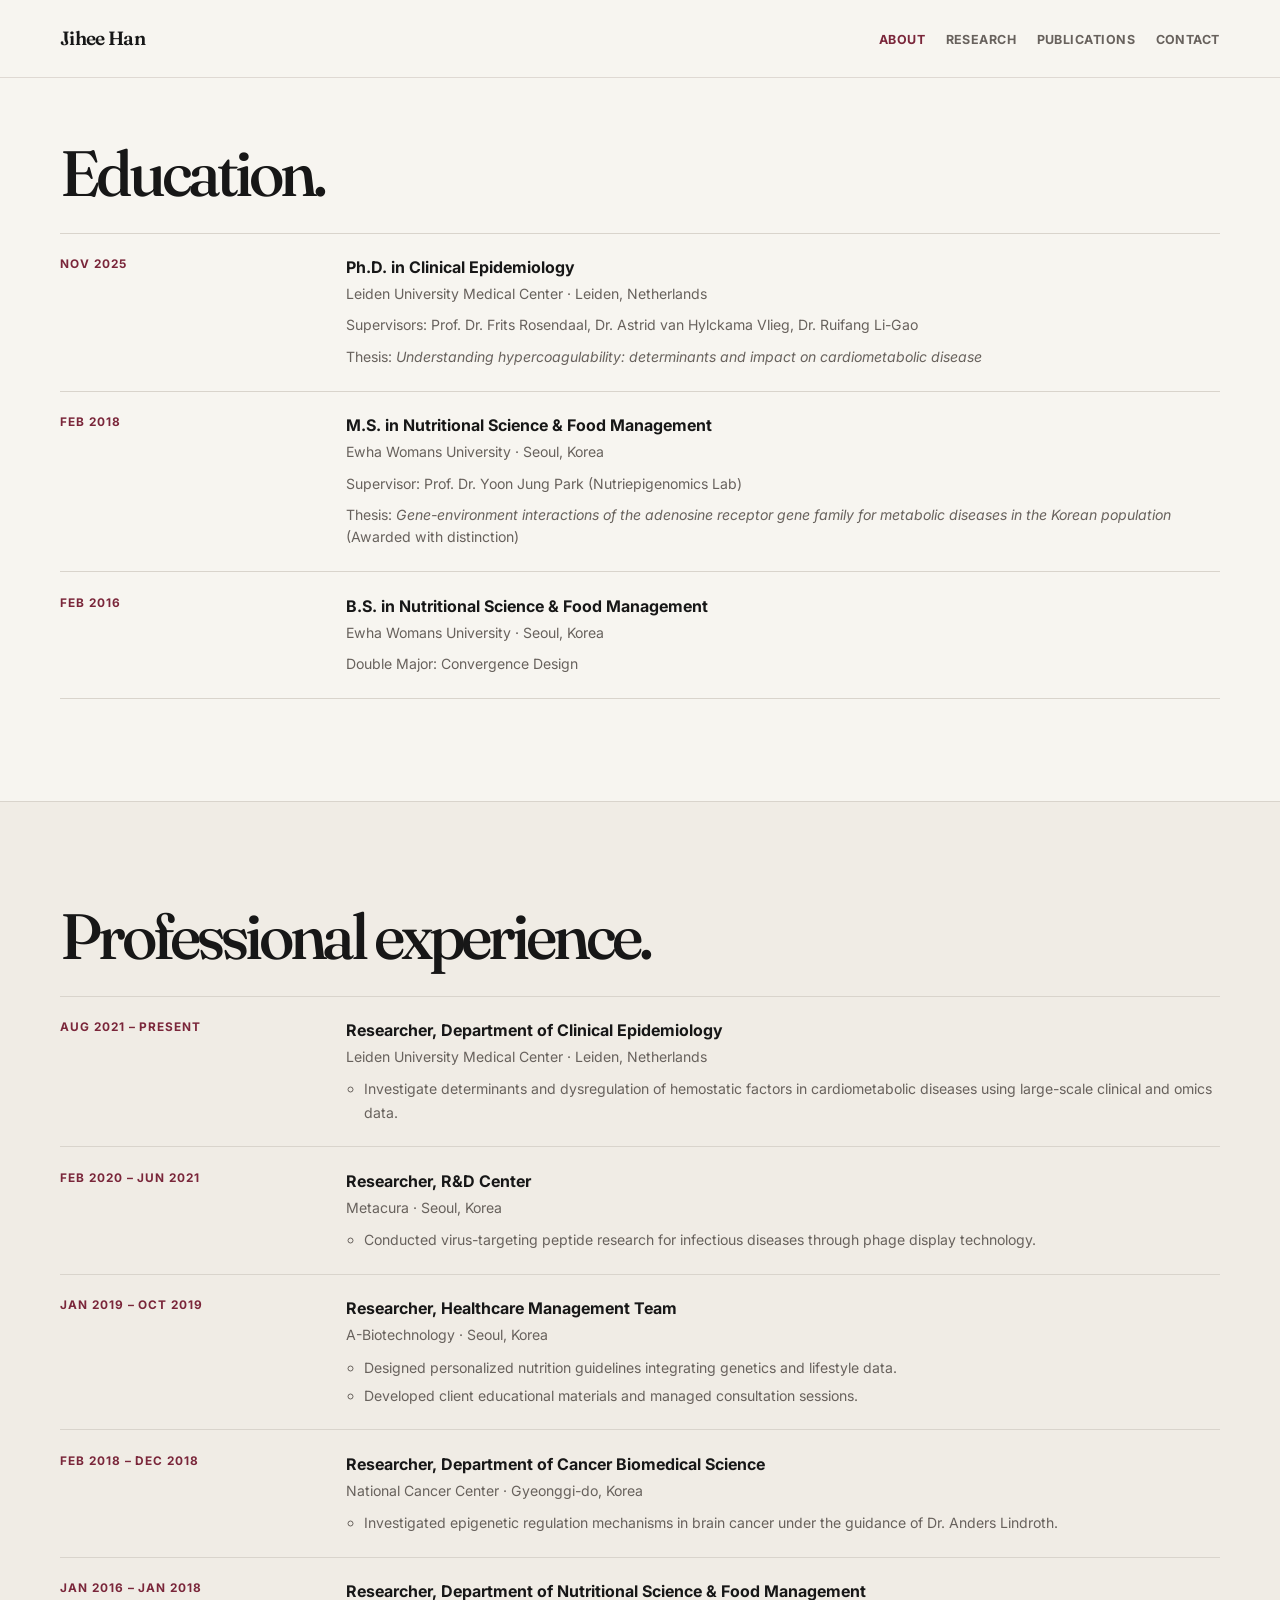
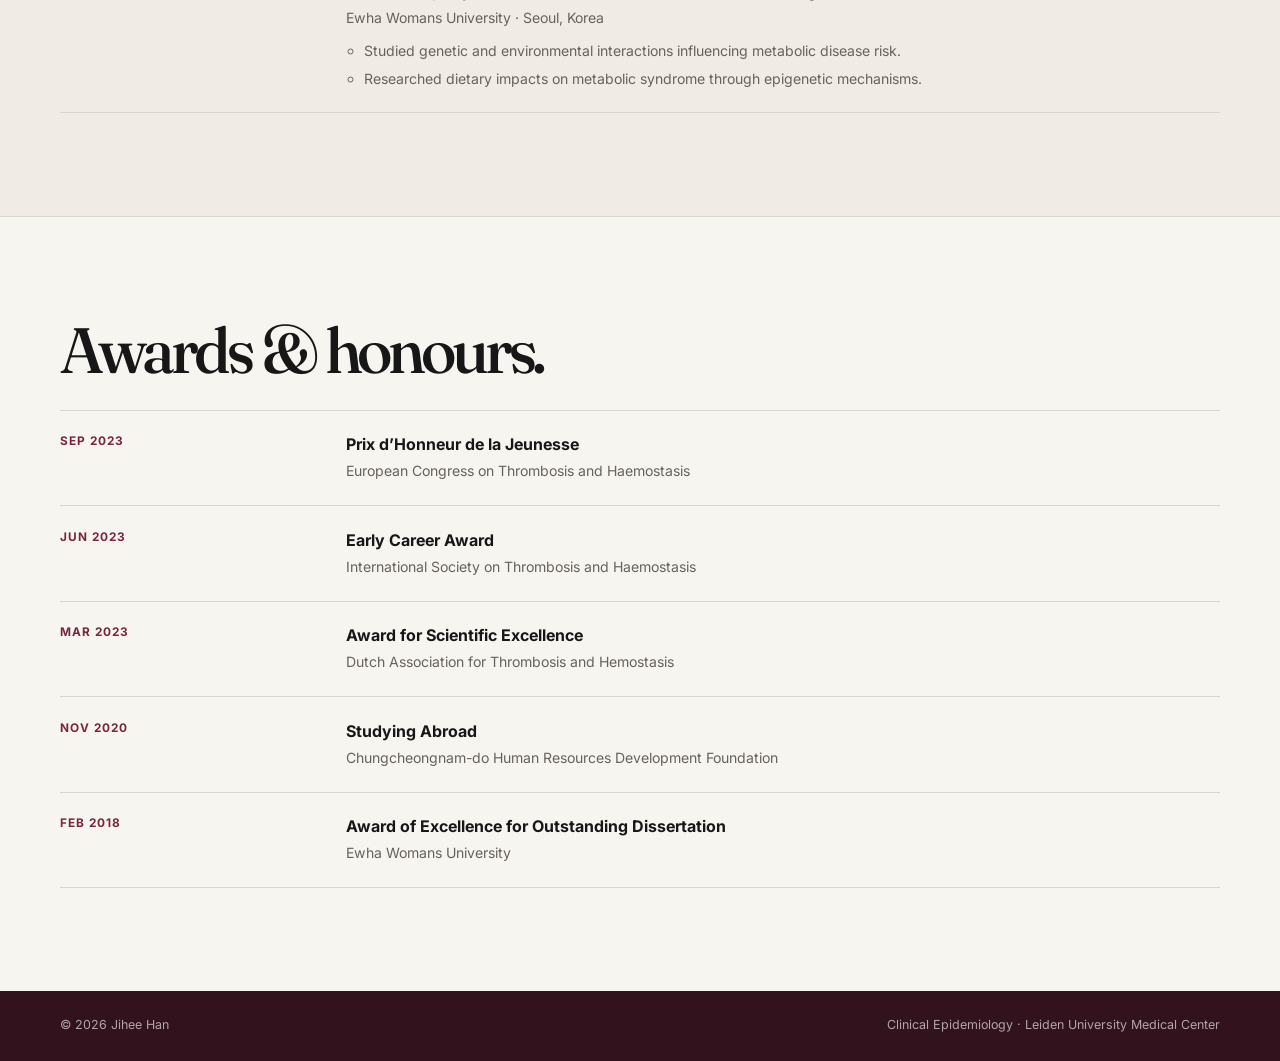
==== commit 742d69af: "Refine experience and publication layouts" ====
--- a/about.html
+++ b/about.html
@@ -36,7 +36,7 @@
 
         <ol class="record-list">
           <li>
-            <time class="record-date" datetime="2025">2025</time>
+            <time class="record-date" datetime="2025-11">Nov 2025</time>
             <div class="record-body">
               <h3>Ph.D. in Clinical Epidemiology</h3>
               <p class="record-place">Leiden University Medical Center · Leiden, Netherlands</p>
@@ -71,58 +71,58 @@
           <h2 id="experience-heading">Professional experience.</h2>
         </div>
 
-        <ol class="record-list experience-list">
+        <ol class="record-list">
           <li>
             <time class="record-date" datetime="2021-08">Aug 2021 – Present</time>
             <div class="record-body">
               <h3>Researcher, Department of Clinical Epidemiology</h3>
               <p class="record-place">Leiden University Medical Center · Leiden, Netherlands</p>
+              <ul>
+                <li>Investigate determinants and dysregulation of hemostatic factors in cardiometabolic diseases using large-scale clinical and omics data.</li>
+              </ul>
             </div>
-            <ul class="experience-description">
-              <li>Investigate determinants and dysregulation of hemostatic factors in cardiometabolic diseases using large-scale clinical and omics data.</li>
-            </ul>
           </li>
           <li>
             <time class="record-date" datetime="2020-02">Feb 2020 – Jun 2021</time>
             <div class="record-body">
               <h3>Researcher, R&amp;D Center</h3>
               <p class="record-place">Metacura · Seoul, Korea</p>
+              <ul>
+                <li>Conducted virus-targeting peptide research for infectious diseases through phage display technology.</li>
+              </ul>
             </div>
-            <ul class="experience-description">
-              <li>Conducted virus-targeting peptide research for infectious diseases through phage display technology.</li>
-            </ul>
           </li>
           <li>
             <time class="record-date" datetime="2019-01">Jan 2019 – Oct 2019</time>
             <div class="record-body">
               <h3>Researcher, Healthcare Management Team</h3>
               <p class="record-place">A-Biotechnology · Seoul, Korea</p>
+              <ul>
+                <li>Designed personalized nutrition guidelines integrating genetics and lifestyle data.</li>
+                <li>Developed client educational materials and managed consultation sessions.</li>
+              </ul>
             </div>
-            <ul class="experience-description">
-              <li>Designed personalized nutrition guidelines integrating genetics and lifestyle data.</li>
-              <li>Developed client educational materials and managed consultation sessions.</li>
-            </ul>
           </li>
           <li>
             <time class="record-date" datetime="2018-02">Feb 2018 – Dec 2018</time>
             <div class="record-body">
               <h3>Researcher, Department of Cancer Biomedical Science</h3>
               <p class="record-place">National Cancer Center · Gyeonggi-do, Korea</p>
+              <ul>
+                <li>Investigated epigenetic regulation mechanisms in brain cancer under the guidance of Dr. Anders Lindroth.</li>
+              </ul>
             </div>
-            <ul class="experience-description">
-              <li>Investigated epigenetic regulation mechanisms in brain cancer under the guidance of Dr. Anders Lindroth.</li>
-            </ul>
           </li>
           <li>
             <time class="record-date" datetime="2016-01">Jan 2016 – Jan 2018</time>
             <div class="record-body">
               <h3>Researcher, Department of Nutritional Science &amp; Food Management</h3>
               <p class="record-place">Ewha Womans University · Seoul, Korea</p>
+              <ul>
+                <li>Studied genetic and environmental interactions influencing metabolic disease risk.</li>
+                <li>Researched dietary impacts on metabolic syndrome through epigenetic mechanisms.</li>
+              </ul>
             </div>
-            <ul class="experience-description">
-              <li>Studied genetic and environmental interactions influencing metabolic disease risk.</li>
-              <li>Researched dietary impacts on metabolic syndrome through epigenetic mechanisms.</li>
-            </ul>
           </li>
         </ol>
       </div>
--- a/styles.css
+++ b/styles.css
@@ -167,7 +167,7 @@
   grid-template-columns: minmax(0, 1.45fr) minmax(285px, 0.75fr);
   gap: clamp(2.5rem, 7vw, 7rem);
   align-items: end;
-  padding: clamp(1.5rem, 2.25vw, 2.5rem) 0 clamp(4.5rem, 8vw, 6.5rem);
+  padding: clamp(3rem, 4.5vw, 5rem) 0 clamp(4.5rem, 8vw, 6.5rem);
 }
 
 h1 {
@@ -450,17 +450,6 @@
   font-size: 0.88rem;
 }
 
-.experience-list .experience-description {
-  grid-column: 1 / -1;
-  display: grid;
-  gap: 0.3rem;
-  margin: 0.1rem 0 0;
-  padding-left: 1.1rem;
-  color: var(--muted);
-  font-size: 0.9rem;
-  line-height: 1.65;
-}
-
 .publication-section + .publication-section {
   margin-top: clamp(3.5rem, 6vw, 5.5rem);
 }
@@ -699,11 +688,6 @@
     gap: 0.45rem;
   }
 
-  .experience-list .experience-description {
-    grid-column: auto;
-    margin-top: 0.25rem;
-  }
-
   .contact-panel {
     gap: 2.5rem;
   }
